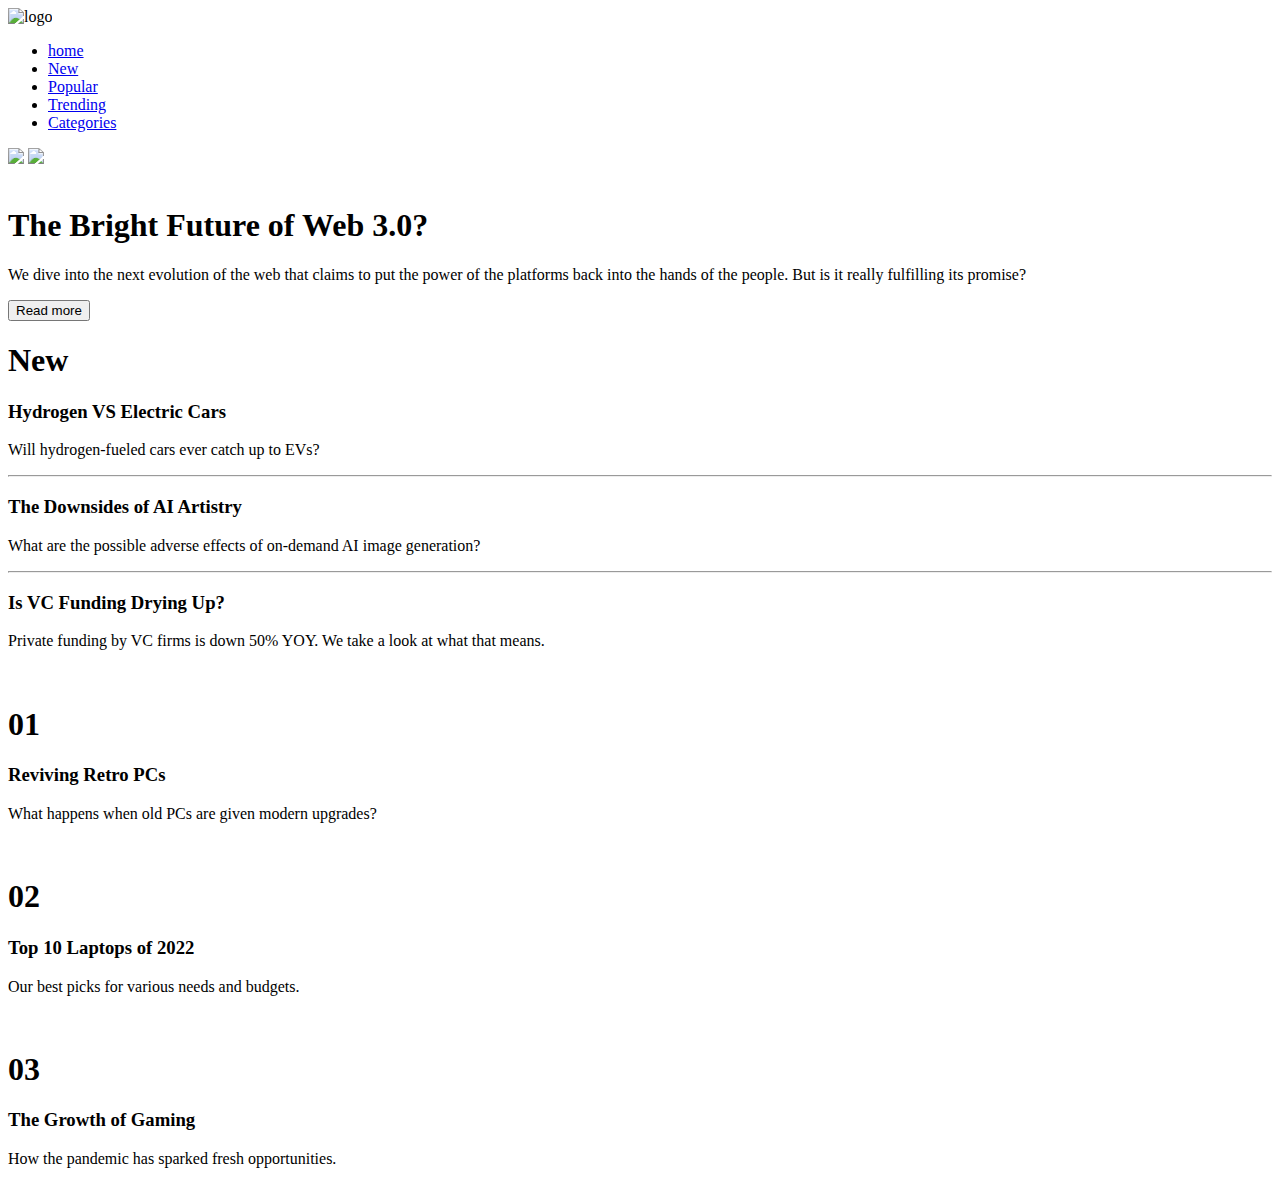
==== index.html @ aee9342f "Create index.html" ====
<!DOCTYPE html>
<html lang="en">
	<head>
		<meta charset="UTF-8" />
		<meta
			name="viewport"
			content="width=device-width, initial-scale=1.0" />
		<link
			rel="icon"
			type="image/png"
			sizes="32x32"
			href="../assets/images/favicon-32x32.png" />
		<title>Frontend Mentor | News homepage</title>
		<link
			rel="stylesheet"
			href="./css/main.css" />
		<link
			rel="stylesheet"
			href="./css/mobile.css" />
	</head>
	<body>
		<div class="grid">
			<nav
				id="navbar"
				class="navbar">
				<img
					src="./assets/images/logo.svg"
					alt="logo" />
				<ul
					id="nav"
					class="nav hide classic-list">
					<li class="active"><a href="#">home</a></li>
					<li><a href="#">New</a></li>
					<li><a href="#">Popular</a></li>
					<li><a href="#">Trending</a></li>
					<li><a href="#">Categories</a></li>
				</ul>
				<div
					id="mob-nav"
					class="mob-nav">
					<img
						id="show"
						class="show"
						src="./assets/images/icon-menu.svg" />
					<img
						id="hide"
						class="hide"
						src="./assets/images/icon-menu-close.svg" />
				</div>
			</nav>
			<div
				id="landing"
				class="landing">
				<div class="img">
					<img
						class="responsive-img"
						src="./assets/images/image-web-3-desktop.jpg"
						alt="" />
				</div>
				<div
					id="qs"
					class="qs container">
					<div class="card">
						<h1>The Bright Future of Web 3.0?</h1>
					</div>
					<div class="card">
						<p>
							We dive into the next evolution of the web that claims to put the
							power of the platforms back into the hands of the people. But is
							it really fulfilling its promise?
						</p>
						<button>Read more</button>
					</div>
				</div>
			</div>
			<aside
				id="news"
				class="news container">
				<h1>New</h1>
				<div class="card">
					<h3>Hydrogen VS Electric Cars</h3>
					<p>Will hydrogen-fueled cars ever catch up to EVs?</p>
				</div>
				<hr />
				<div class="card">
					<h3>The Downsides of AI Artistry</h3>
					<p>
						What are the possible adverse effects of on-demand AI image
						generation?
					</p>
				</div>
				<hr />
				<div class="card">
					<h3>Is VC Funding Drying Up?</h3>
					<p>
						Private funding by VC firms is down 50% YOY. We take a look at what
						that means.
					</p>
				</div>
			</aside>
			<section class="upgrade">
				<div class="container">
					<div class="card">
						<div class="img">
							<img
								class="responsive-img"
								src="./assets/images/image-retro-pcs.jpg"
								alt="" />
						</div>
						<div class="text">
							<h1>01</h1>
							<h3>Reviving Retro PCs</h3>
							<p>What happens when old PCs are given modern upgrades?</p>
						</div>
					</div>
					<div class="card">
						<div class="img">
							<img
								class="responsive-img"
								src="./assets/images/image-top-laptops.jpg"
								alt="" />
						</div>
						<div class="text">
							<h1>02</h1>
							<h3>Top 10 Laptops of 2022</h3>
							<p>Our best picks for various needs and budgets.</p>
						</div>
					</div>
					<div class="card">
						<div class="img">
							<img
								class="responsive-img"
								src="./assets/images/image-gaming-growth.jpg"
								alt="" />
						</div>
						<div class="text">
							<h1>03</h1>
							<h3>The Growth of Gaming</h3>
							<p>How the pandemic has sparked fresh opportunities.</p>
						</div>
					</div>
				</div>
			</section>
		</div>
		<!-- <div class="attribution">
			Challenge by
			<a href="https://www.frontendmentor.io?ref=challenge" target="_blank"
				>Frontend Mentor</a
			>. Coded by <a href="#">Your Name Here</a>.
		</div> -->
		<script src="./js/main.js"></script>
	</body>
</html>
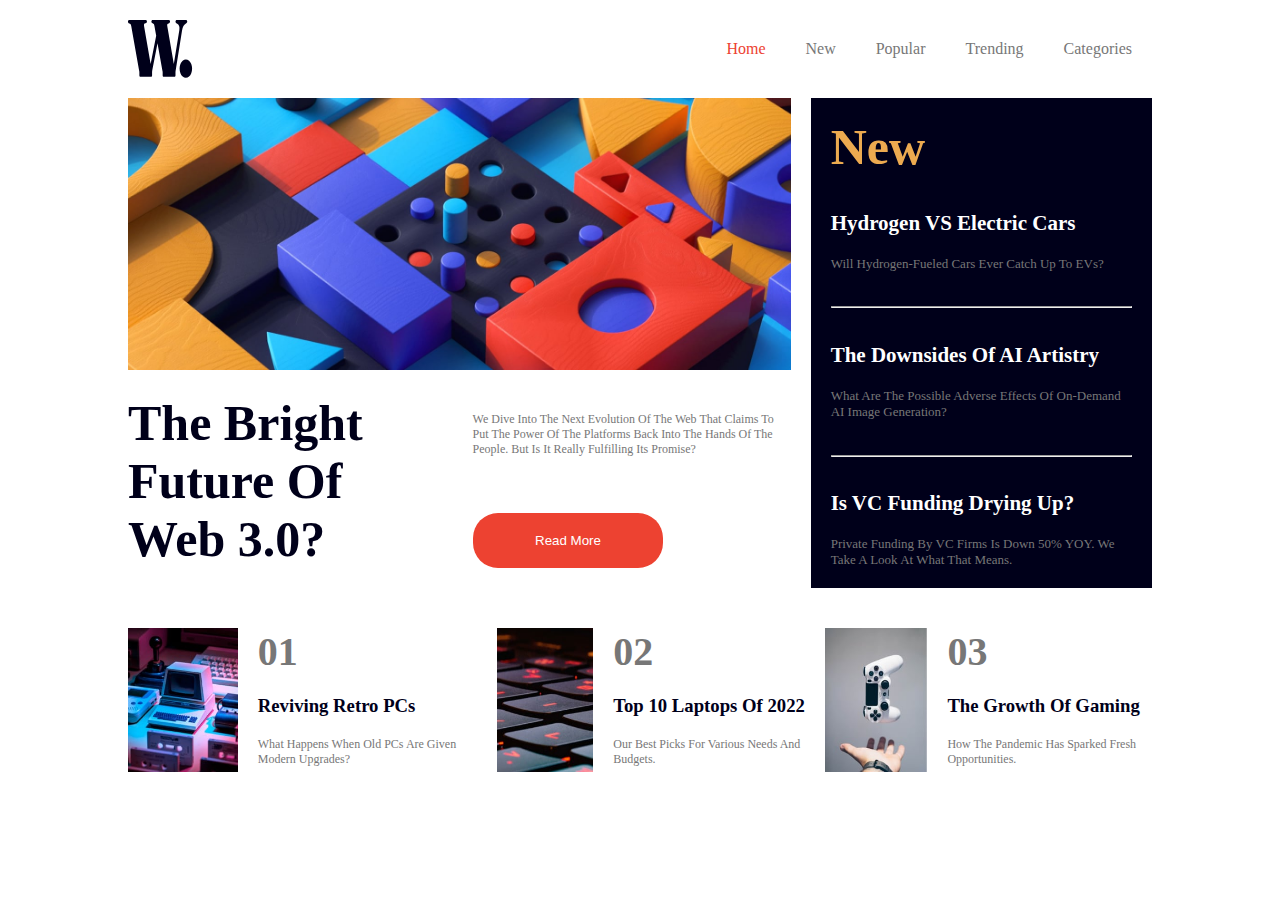
==== commit ac8de7da: "Update index.html" ====
--- a/index.html
+++ b/index.html
@@ -142,12 +142,6 @@
 				</div>
 			</section>
 		</div>
-		<!-- <div class="attribution">
-			Challenge by
-			<a href="https://www.frontendmentor.io?ref=challenge" target="_blank"
-				>Frontend Mentor</a
-			>. Coded by <a href="#">Your Name Here</a>.
-		</div> -->
 		<script src="./js/main.js"></script>
 	</body>
 </html>
--- a/css/main.css
+++ b/css/main.css
@@ -0,0 +1,182 @@
+* {
+	box-sizing: border-box;
+	margin: 0;
+	padding: 0;
+	text-decoration: none;
+	text-transform: capitalize;
+}
+:root {
+	--main-back-color: #00001a;
+	--gold-color: #ecaa50;
+	--pink-color: #ed4231;
+	--main-txt-color: #777;
+	--main-font-size: 18px;
+	--main-padding: 20px;
+	--main-row-padding: 20px 0;
+	--main-column-padding: 0 20px;
+	--main-transition: 0.5s;
+}
+/* frame work  */
+
+.container {
+	padding: 20px;
+	display: flex;
+	row-gap: 20px;
+	justify-content: space-between;
+}
+.grid {
+	display: grid;
+	grid-template-columns: repeat(12, 1fr);
+	column-gap: 20px;
+	width: 80%;
+	margin: auto;
+}
+.classic-list {
+	list-style: none;
+	padding: 0;
+	margin: 0;
+}
+.responsive-img {
+	width: 100%;
+}
+.active {
+	color: var(--pink-color) !important;
+	transition: var(--main-transition);
+}
+.show,
+.hide {
+	transition: var(--main-transition);
+}
+/* [1] navbar */
+.navbar {
+	grid-column: 1 / span12;
+	display: flex;
+	justify-content: space-between;
+	margin: var(--main-row-padding);
+}
+.navbar .nav {
+	display: flex;
+	justify-content: space-between;
+}
+.navbar .nav li {
+	padding: var(--main-padding);
+	color: var(--main-txt-color);
+}
+.navbar .nav li:hover {
+	color: var(--pink-color);
+	transition: var(--main-transition);
+}
+.navbar .nav li a {
+	color: inherit;
+}
+.navbar .mob-nav {
+	display: none;
+	position: relative;
+}
+.mob-nav img {
+	position: absolute;
+	top: 20%;
+	right: 20%;
+}
+/* [2]landing */
+.landing {
+	grid-column: 1 / 9;
+}
+.qs {
+	padding: var(--main-row-padding);
+	grid-column: 1/9;
+}
+.qs h1 {
+	color: var(--main-back-color);
+	font-size: 50px;
+}
+.qs .card {
+	flex-basis: 48%;
+}
+.qs .card:last-child {
+	display: flex;
+	align-content: space-between;
+	flex-flow: column;
+	gap: 20px;
+}
+.qs .card:last-child p {
+	color: var(--main-txt-color);
+	font-size: 12px;
+	flex-basis: 60%;
+	margin-top: var(--main-font-size);
+}
+.qs .card:last-child button {
+	background-color: var(--pink-color);
+	color: white;
+	width: 60%;
+	padding: var(--main-padding);
+	border: none;
+	border-radius: 25px;
+}
+.qs .card:last-child button:hover {
+	background-color: var(--main-back-color);
+}
+/* [3]news */
+.news {
+	flex-flow: column wrap;
+	grid-column: 9 / span12;
+	background-color: var(--main-back-color);
+	color: white;
+}
+.news h1 {
+	color: var(--gold-color);
+	font-size: 50px;
+}
+.news .card h3 {
+	margin-bottom: 20px;
+	font-size: 21px;
+	cursor: pointer;
+}
+.news .card h3:hover {
+	color: var(--gold-color);
+}
+.news .card p {
+	color: var(--main-txt-color);
+	font-size: 13px;
+}
+/* [03]upgrade */
+.upgrade {
+	grid-column: 1 / span12;
+}
+.upgrade .container {
+	padding: var(--main-row-padding);
+	gap: var(--main-padding);
+}
+.upgrade .container .card {
+	padding: var(--main-row-padding);
+	color: var(--main-txt-color);
+}
+.upgrade .container .card {
+	display: flex;
+	gap: var(--main-padding);
+	gap: var(--main-padding);
+}
+.upgrade .container .card .img {
+	flex-basis: calc((100% / 3));
+}
+.upgrade .container .card .img img {
+	height: 100%;
+}
+.upgrade .container .card .text {
+	flex-basis: calc(((100% / 3) * 2));
+}
+
+.upgrade .container .card .text h1 {
+	font-size: 40px;
+}
+.upgrade .container .card .text h3 {
+	margin: var(--main-row-padding);
+	color: var(--main-back-color);
+	cursor: pointer;
+}
+.upgrade .container .card .text h3:hover {
+	color: var(--pink-color);
+}
+.upgrade .container .card .text p {
+	font-size: 12px;
+}
--- a/css/mobile.css
+++ b/css/mobile.css
@@ -0,0 +1,34 @@
+@media (max-width: 767px) {
+	.grid {
+		display: flex;
+		flex-flow: column wrap;
+	}
+	.container {
+		flex-flow: column wrap;
+	}
+	.hide {
+		display: none !important;
+	}
+	.show,
+	.hide {
+		transition: var(--main-transition);
+	}
+
+	.navbar .nav {
+		flex-flow: column;
+		position: absolute;
+		right: 0;
+		top: 10%;
+		background: white;
+		width: 75%;
+		height: 100%;
+		justify-content: stretch;
+		padding-left: 20px;
+	}
+	.navbar .nav li:hover {
+		padding-left: 50px;
+	}
+	.navbar .mob-nav {
+		display: block;
+	}
+}
